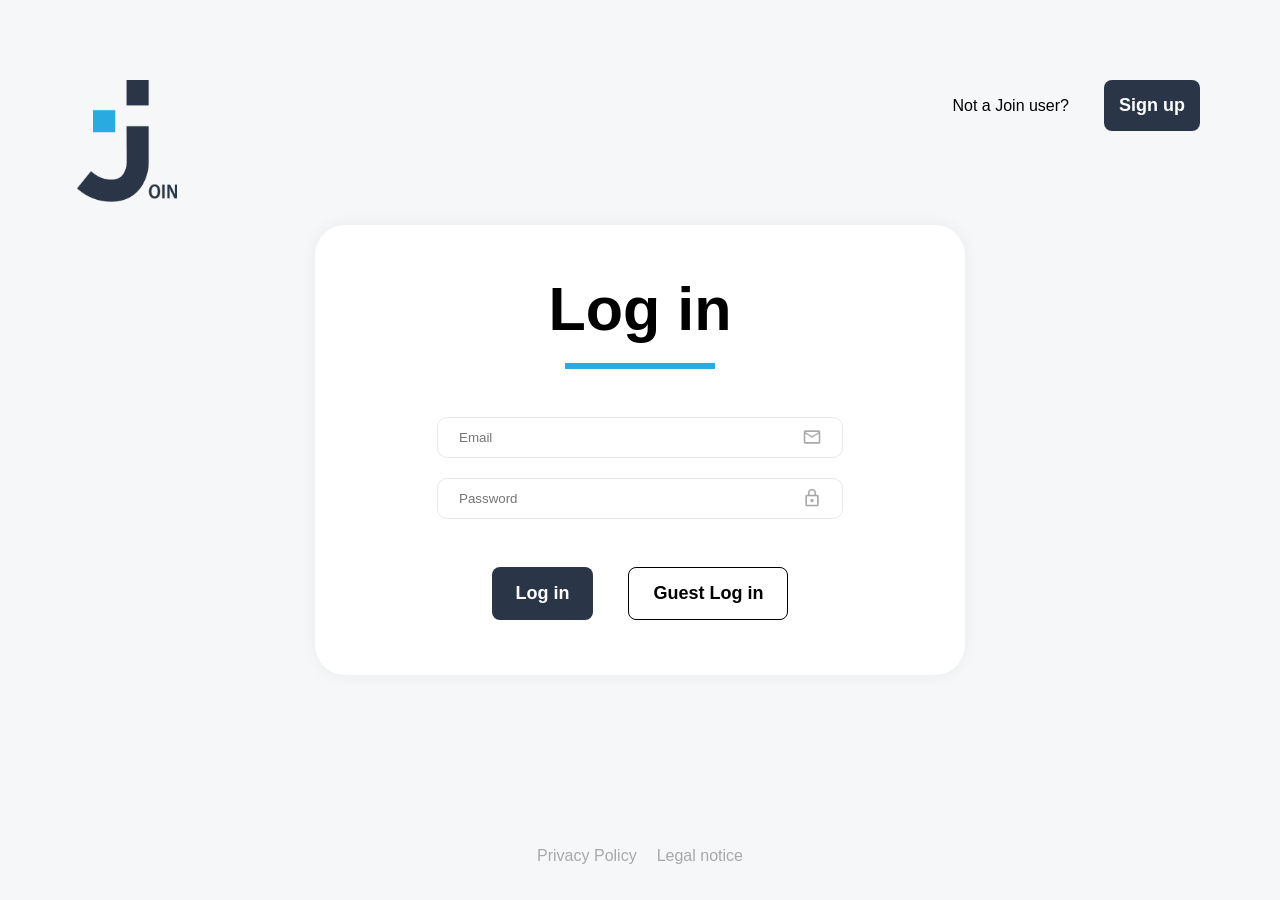
==== login.html @ 7c321c9b "add login_resp.css, fix design of mobile version," ====
<!DOCTYPE html>
<html lang="en">
<head>
    <meta charset="UTF-8">
    <meta name="viewport" content="width=device-width, initial-scale=1.0">
    <title>Document</title>
    <link rel="stylesheet" href="styles/login.css">
    <link rel="stylesheet" href="style.css">
    <link rel="stylesheet" href="styles/login_resp.css">
</head>
<body class="login-body">

    
    <header class="login-header"></header>
    

    <div class="intro-overlay" id="introOverlay"></div>

    <div class="logo-container" id="logo-container">
        <img src="assets/icons/main_logo_light.png" alt="Join Logo" class="main-logo-mobile">
        <img src="assets/icons/main_logo_dark.png" class="main-logo" alt="Join Logo">
    </div>
   
    <div class="container-login-form">
        <form class="login-form" novalidate onsubmit="loginSubmit(event)">
            <section id="container-heading-and-underline" class="container-heading-and-underline">
                <h2 class="login-heading">Log in</h2>
                <div class="underline-login-heading"></div>
            </section>
            <section id="container-login-inputs" class="container-login-inputs">
                <div class="input-wrapper">
                    <input type="email" class="inputs-login" id="email-input-login" oninput="hideErrorOnInput()" placeholder="Email" required>
                    <img src="../assets/icons/mail.png" class="input-icon" alt="Mail Icon">
                </div>

                <div class="input-wrapper">
                    <input type="password" class="inputs-login" id="password-input-login" oninput="hideErrorOnInput()" placeholder="Password" required>
                    <img id="input-password-img" src="../assets/icons/lock.png" class="input-icon" alt="Lock Icon">
                </div>
                <div id="container-error-message" class="container-error-message d-none">
                    <p id="email-error" class="error-message">Check your email and password. Please try again.</p>
                </div>
            </section>
            <section id="container-login-buttons" class="container-login-buttons">
                <button type="submit" class="buttons-login dark-button" id="login">Log in</button>
                <button type="button" onclick="guestLogin ()" class="buttons-login bright-login-button" id="guest-login">Guest Log in</button>
            </section>
        </form>
    </div>
    <section id="container-signup-and-privacy-policy" class="container-signup-and-privacy-policy">
        <div id="signup-content" class="signup-content">
            <p>Not a Join user?</p>
            <a href="./sign_up.html"><button id="signup-button" class="signup-button dark-button">Sign up</button></a>
        </div>

        <div id="privacy-policy" class="privacy-policy-and-legal-notice-links-container">
            <a onclick="noLoginToShow()" id="privacy-policy-link" class="privacy-and-legal-links" href="index.html?page=privacy">Privacy Policy</a>
            <a id="legal-notice-link" class="privacy-and-legal-links" href="index.html?page=legal">Legal notice</a>
        </div>
    </section>    

</body>
    <script src="scripts/login.js"></script>
    <script src="script.js"></script>
</html>
---- styles/login.css ----
.login-body {
  min-height: 100vh;
  background-color: #f6f7f8;
  display: flex;
  flex-direction: column;
  align-items: center;
  justify-content: space-between;
  width: 100%;
}

.login-header {
  height: 55px;
}

.container-login-form {
  display: flex;
  align-items: center;
  justify-content: center;
  height: 100%;
  width: 100%;
}

.login-form {
  display: flex;
  flex-direction: column;
  align-items: center;
  width: 650px;
  height: 450px;
  background-color: white;
  padding: 48px 115px;
  gap: 32px;
  border-radius: 30px;
  box-shadow: 0 0 14px 3px rgba(0, 0, 0, 0.04);
}

.container-signup-and-privacy-policy {
  margin-bottom: 35px;
}

.login-heading {
  font-size: 61px;
  font-weight: 700;
  font-style: bold;
  line-height: 120%;
  letter-spacing: 0%;
}

.underline-login-heading {
  height: 0px;
  width: 150px;
  border: solid 3px #29abe2;
}

.container-heading-and-underline {
  display: flex;
  flex-direction: column;
  align-items: center;
  gap: 16px;
}

.inputs-login {
  width: 100%;
  border-radius: 10px;
  padding: 12px 45px 12px 21px;
  border: solid 1px rgb(232, 232, 232);
  outline: none;
  box-shadow: none;
  appearance: none;
}

.input-wrapper {
  position: relative;
  width: 100%;
  display: flex;
  align-items: center;
}

.input-icon {
  position: absolute;
  right: 21px;
  width: 20px;
  height: auto;
  pointer-events: none;
}

.inputs-login:-webkit-autofill {
  -webkit-box-shadow: 0 0 0 48px white inset !important;
  -webkit-text-fill-color: black !important;
  transition: background-color 5000s ease-in-out 0s;
}

.inputs-login:valid {
  background-color: rgba(0, 0, 0, 0);
}

.inputs-login:invalid:not(:placeholder-shown) {
  border: solid 1px #e60026;
}

.inputs-login:focus {
  border: solid 1px #29abe2;
}

.container-login-inputs {
  width: 422px;
  display: flex;
  flex-direction: column;
  align-items: center;
  gap: 20px;
  padding: 16px 8px;
}

.buttons-login {
  padding: 15px 24px;
  border-radius: 8px;
  cursor: pointer;
  font-size: 18px;
  font-weight: bold;
}

.dark-button {
  background-color: #2a3647;
  border: none;
  color: white;
  transition: background-color 100ms ease-in-out;
}

.dark-button:hover {
  background-color: #29abe2;
  box-shadow: 0 4px 4px rgba(0, 0, 0, 0.25);
}

.dark-button:active {
  background-color: #091931;
}

.bright-login-button {
  background-color: white;
  border: solid 1px black;
}

.bright-login-button:hover {
  border: solid 2px #29abe2;
  padding: 14px 23px;
  color: #29abe2;
  box-shadow: 0 4px 4px rgba(0, 0, 0, 0.25);
}

.bright-login-button:active {
  border: solid 1px #091931;
  color: #091931;
  padding: 15px 24px;
}

.container-login-buttons {
  display: flex;
  gap: 35px;
  background-color: white;
}

.container-error-message {
  width: 100%;
  display: flex;
  justify-content: flex-start;
  padding-left: 8px;
  background-color: white;
  margin-top: -10px;
}

.error-message {
  color: #e60026;
  font-size: 16px;
  background-color: white;
}

.d-none {
  display: none;
}

.button-margin-top-if-error {
  margin-top: -28px;
}

.signup-button {
  padding: 15px 15px;
  border-radius: 8px;
  cursor: pointer;
  font-size: 18px;
  font-weight: bold;
}

.signup-content {
  display: flex;
  gap: 35px;
  align-items: center;
  position: fixed;
  top: 80px;
  right: 80px;
}

.privacy-policy-and-legal-notice-links-container {
  display: flex;
  gap: 20px;
}

.privacy-and-legal-links {
  color: #a8a8a8;
  font-size: 16px;
  font-weight: 400;
  line-height: 120%;
  letter-spacing: 0%;
  transition: color;
}

.privacy-and-legal-links:hover {
  color: #29abe2;
  text-shadow: 0 0 1px #29abe2;
}

.intro-overlay {
  position: fixed;
  top: 0;
  left: 0;
  width: 100vw;
  height: 100vh;
  background-color: #f6f7f8;
  z-index: 9998;
  animation: fadeOutOverlay 800ms ease-in-out 700ms forwards;
}

.logo-container {
  position: fixed;
  z-index: 9999;
  top: 50%;
  left: 50%;
  transform: translate(-50%, -50%);
  width: 274px;
  animation: glideAndShrinkSpecific 500ms ease-in-out 600ms forwards;
}

.main-logo {
  width: 100%;
  height: auto;
  position: relative;
  z-index: 1;
}

.main-logo-mobile {
  position: absolute;
  top: 0;
  left: 0;
  width: 100%;
  height: 100%;
  z-index: 2;
  opacity: 0;
  visibility: hidden;
}

.cursor-pointer {
  pointer-events: auto !important;
  cursor: pointer !important;
}

/* Intro Overlay Animation */

@keyframes glideAndShrinkSpecific {
  0% {
    top: 50%;
    left: 50%;
    transform: translate(-50%, -50%);
    width: 274px;
  }
  100% {
    top: 80px;
    left: 77px;
    transform: translate(0, 0);
    width: 100px;
  }
}

@keyframes fadeOutOverlay {
  0% {
    opacity: 1;
  }
  90% {
    opacity: 0;
  }
  100% {
    opacity: 0;
    visibility: hidden;
    pointer-events: none;
  }
}

@keyframes crossfadeOut {
  0% {
    opacity: 1;
  }
  100% {
    opacity: 0;
    visibility: hidden;
  }
}
---- style.css ----
* {
  box-sizing: border-box;
  margin: 0px;
  padding: 0px;
  font-family: "Inter", sans-serif;
}

:root {
  --bg-color: #F6F7F8;
  --logo-dark-blue: rgba(42, 54, 71, 1);
  --logo-light-blue: rgba(41, 171, 226, 1);
  --light-gray: #D1D1D1;
  --white: #FFFFFF;
  --red: #E60026;
}

html,
body {
  background-color: var(--bg-color);
}

a {
  text-decoration: none;
}

a{
    text-decoration: none;
    cursor: pointer;
}
---- styles/login_resp.css ----
@media (max-width: 744px) {
  .intro-overlay {
    position: fixed;
    top: 0;
    left: 0;
    width: 100vw;
    height: 100vh;
    background-color: #2a3647;
    z-index: 9998;
    animation: fadeOutOverlay 600ms ease-in-out 700ms forwards;
  }

  .main-logo-mobile {
    opacity: 1;
    visibility: visible;
    animation: crossfadeOut 400ms ease-in-out 600ms forwards;
  }

  .logo-container {
    width: 100px;
  }

  .signup-content {
    top: auto;
    right: auto;
    bottom: 50px;
    left: 50%;
    transform: translate(-50%, -50%);
    width: max-content;
  }

  .login-form {
    width: 100%;
    max-width: 650px;
    height: auto;
    padding: 32px 16px;
  }

  .container-login-form {
    padding: 16px;
  }

  .container-login-inputs {
    width: 100%;
    max-width: 422px;
  }

  .login-heading {
    font-size: 47px;
  }

  .underline-login-heading {
    width: 88px;
  }

  .container-login-buttons {
    flex-direction: column;
    gap: 21px;
  }

  .buttons-login {
    width: 180px;
    height: 52px;
    padding: 4px;
    font-size: 16px;
  }

  .signup-button {
    width: 104px;
    padding: 15px 16px;
    font-size: 16px;
  }

  .container-signup-and-privacy-policy {
    display: flex;
    flex-direction: column;
    align-items: center;
    justify-content: center;
    width: 100%;
    gap: 30px;
    margin-bottom: 30px;
  }

  .signup-content {
    position: unset;
    transform: none;
  }

  .login-header {
    height: 115px;
  }

  .privacy-policy-and-legal-notice-links-container {
    position: unset;
    transform: none;
  }

  @keyframes glideAndShrinkSpecific {
    0% {
      top: 50%;
      left: 50%;
      transform: translate(-50%, -50%);
      width: 100px;
    }
    100% {
      top: 37px;
      left: 38px;
      transform: translate(0, 0);
      width: 64px;
      height: 78px;
    }
  }
}
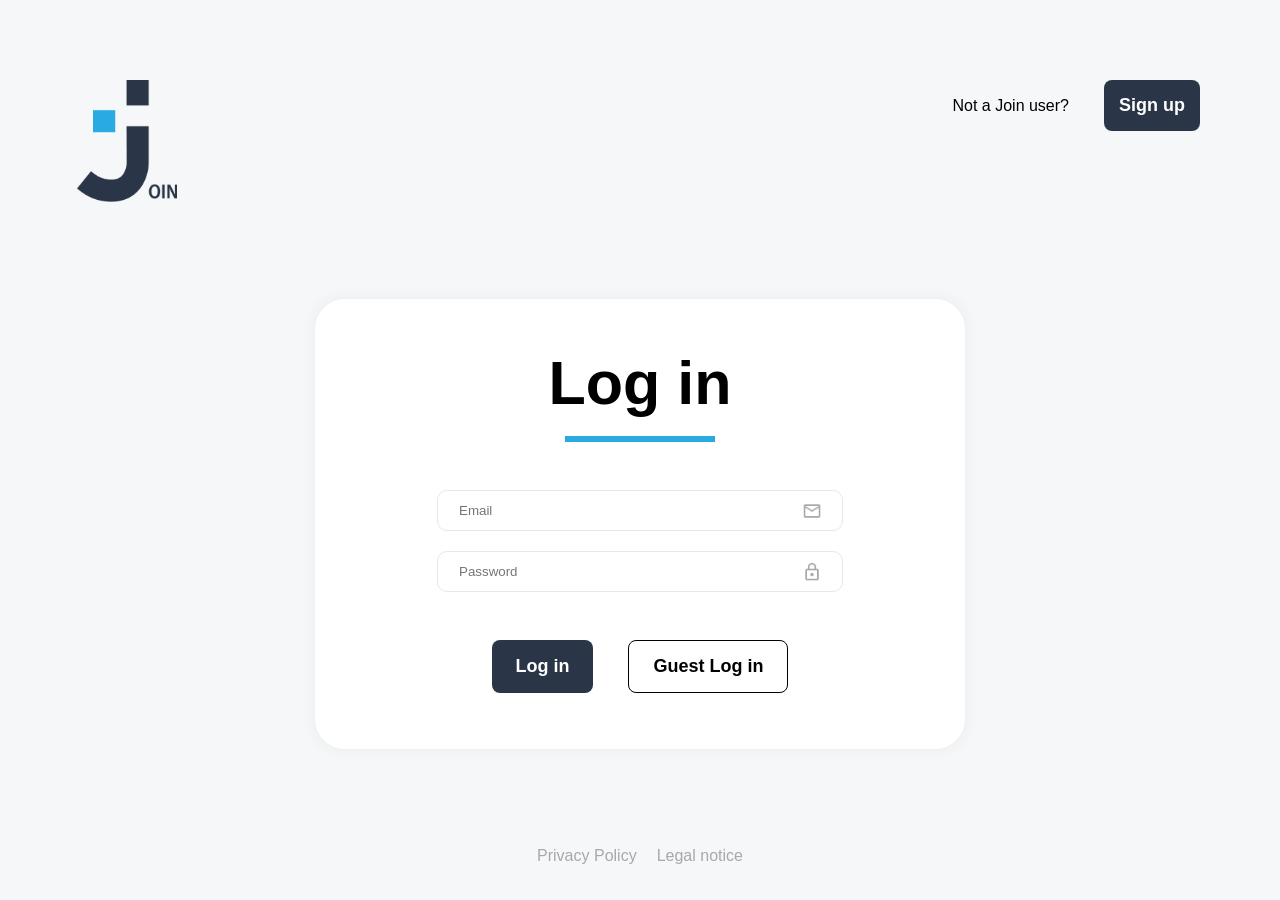
==== commit 7317ed80: "fix mobile design of login and board add close addTask dialog button" ====
--- a/login.html
+++ b/login.html
@@ -1,67 +1,67 @@
 <!DOCTYPE html>
 <html lang="en">
-<head>
-    <meta charset="UTF-8">
-    <meta name="viewport" content="width=device-width, initial-scale=1.0">
-    <title>Document</title>
-    <link rel="stylesheet" href="styles/login.css">
-    <link rel="stylesheet" href="style.css">
-    <link rel="stylesheet" href="styles/login_resp.css">
-</head>
-<body class="login-body">
+    <head>
+        <meta charset="UTF-8">
+        <meta name="viewport" content="width=device-width, initial-scale=1.0">
+        <link rel="icon" type="image/png" href="./assets/icons/favicon.png" />
+        <title>Join Kanban</title>
+        <link rel="stylesheet" href="styles/login.css">
+        <link rel="stylesheet" href="style.css">
+        <link rel="stylesheet" href="styles/login_resp.css">
+    </head>
+    <body class="login-body" onload="getUserData()">
+        <header class="login-header">
+            <img src="assets/icons/main_logo_dark.png" class="static-header-logo" alt="Join Logo">
+            <div id="signup-content-header" class="signup-content desktop-only">
+                <p>Not a Join user?</p>
+                <a href="sign_up.html"><button class="signup-button dark-button">Sign up</button></a>
+            </div>
+        </header>
+        <div class="intro-overlay" id="introOverlay">
+        </div>
+        <div class="logo-container" id="logo-container">
+            <img src="assets/icons/main_logo_light.png" alt="Join Logo" class="main-logo-mobile">
+            <img src="assets/icons/main_logo_dark.png" class="main-logo" alt="Join Logo">
+        </div>
+        <div class="container-login-form">
+            <form class="login-form" novalidate onsubmit="loginSubmit(event)">
+                <section id="container-heading-and-underline" class="container-heading-and-underline">
+                    <h2 class="login-heading">Log in</h2>
+                    <div class="underline-login-heading"></div>
+                </section>
+                <section id="container-login-inputs" class="container-login-inputs">
+                    <div class="input-wrapper">
+                        <input type="email" class="inputs-login" id="email-input-login" oninput="hideErrorOnInput()" placeholder="Email" required>
+                        <img src="assets/icons/mail.png" class="input-icon" alt="Mail Icon">
+                    </div>
+                    <div class="input-wrapper">
+                        <input type="password" class="inputs-login" id="password-input-login" oninput="hideErrorOnInput()" placeholder="Password" required>
+                        <img id="input-password-img" src="assets/icons/lock.png" class="input-icon" alt="Lock Icon">
+                    </div>
+                    <div id="container-error-message" class="container-error-message d-none">
+                        <p id="email-error" class="error-message">Check your email and password. Please try again.</p>
+                    </div>
+                </section>
+                <section id="container-login-buttons" class="container-login-buttons">
+                    <button type="submit" class="buttons-login dark-button" id="login">Log in</button>
+                    <button type="button" onclick="guestLogin ()" class="buttons-login bright-login-button" id="guest-login">Guest Log in</button>
+                </section>
+            </form>
+        </div>
+        <section id="container-signup-and-privacy-policy" class="container-signup-and-privacy-policy">
+            <div id="signup-content-mobile" class="signup-content mobile-only">
+                <p>Not a Join user?</p>
+                <a href="sign_up.html"><button class="signup-button dark-button">Sign up</button></a>
+            </div>
 
-    
-    <header class="login-header"></header>
-    
-
-    <div class="intro-overlay" id="introOverlay"></div>
-
-    <div class="logo-container" id="logo-container">
-        <img src="assets/icons/main_logo_light.png" alt="Join Logo" class="main-logo-mobile">
-        <img src="assets/icons/main_logo_dark.png" class="main-logo" alt="Join Logo">
-    </div>
-   
-    <div class="container-login-form">
-        <form class="login-form" novalidate onsubmit="loginSubmit(event)">
-            <section id="container-heading-and-underline" class="container-heading-and-underline">
-                <h2 class="login-heading">Log in</h2>
-                <div class="underline-login-heading"></div>
-            </section>
-            <section id="container-login-inputs" class="container-login-inputs">
-                <div class="input-wrapper">
-                    <input type="email" class="inputs-login" id="email-input-login" oninput="hideErrorOnInput()" placeholder="Email" required>
-                    <img src="../assets/icons/mail.png" class="input-icon" alt="Mail Icon">
-                </div>
-
-                <div class="input-wrapper">
-                    <input type="password" class="inputs-login" id="password-input-login" oninput="hideErrorOnInput()" placeholder="Password" required>
-                    <img id="input-password-img" src="../assets/icons/lock.png" class="input-icon" alt="Lock Icon">
-                </div>
-                <div id="container-error-message" class="container-error-message d-none">
-                    <p id="email-error" class="error-message">Check your email and password. Please try again.</p>
-                </div>
-            </section>
-            <section id="container-login-buttons" class="container-login-buttons">
-                <button type="submit" class="buttons-login dark-button" id="login">Log in</button>
-                <button type="button" onclick="guestLogin ()" class="buttons-login bright-login-button" id="guest-login">Guest Log in</button>
-            </section>
-        </form>
-    </div>
-    <section id="container-signup-and-privacy-policy" class="container-signup-and-privacy-policy">
-        <div id="signup-content" class="signup-content">
-            <p>Not a Join user?</p>
-            <a href="./sign_up.html"><button id="signup-button" class="signup-button dark-button">Sign up</button></a>
-        </div>
-
-        <div id="privacy-policy" class="privacy-policy-and-legal-notice-links-container">
-            <a onclick="noLoginToShow()" id="privacy-policy-link" class="privacy-and-legal-links" href="index.html?page=privacy">Privacy Policy</a>
-            <a id="legal-notice-link" class="privacy-and-legal-links" href="index.html?page=legal">Legal notice</a>
-        </div>
-    </section>    
-
-</body>
-    <script src="scripts/login.js"></script>
-    <script src="script.js"></script>
+            <div id="privacy-policy" class="privacy-policy-and-legal-notice-links-container">
+                <a onclick="noLoginToShow()" id="privacy-policy-link" class="privacy-and-legal-links" href="index.html?page=privacy">Privacy Policy</a>
+                <a id="legal-notice-link" class="privacy-and-legal-links" href="index.html?page=legal">Legal notice</a>
+            </div>
+        </section>
+    </body>
+    <script src="scripts/login.js" defer></script>
+    <script src="script.js" defer></script>
 </html>
 
 
--- a/styles/login.css
+++ b/styles/login.css
@@ -6,11 +6,13 @@
   align-items: center;
   justify-content: space-between;
   width: 100%;
-}
-
-.login-header {
+  max-width: 1440px;
+  gap: 16px;
+}
+
+/* .login-header {
   height: 55px;
-}
+} */
 
 .container-login-form {
   display: flex;
@@ -174,7 +176,7 @@
 }
 
 .d-none {
-  display: none;
+  display: none !important;
 }
 
 .button-margin-top-if-error {
@@ -187,15 +189,6 @@
   cursor: pointer;
   font-size: 18px;
   font-weight: bold;
-}
-
-.signup-content {
-  display: flex;
-  gap: 35px;
-  align-items: center;
-  position: fixed;
-  top: 80px;
-  right: 80px;
 }
 
 .privacy-policy-and-legal-notice-links-container {
@@ -229,13 +222,15 @@
 }
 
 .logo-container {
-  position: fixed;
+  position: absolute;
   z-index: 9999;
   top: 50%;
   left: 50%;
   transform: translate(-50%, -50%);
   width: 274px;
-  animation: glideAndShrinkSpecific 500ms ease-in-out 600ms forwards;
+  animation: 
+    glideAndShrinkSpecific 500ms ease-in-out 600ms forwards,
+    hideDynamicLogo 10ms forwards 1400ms; 
 }
 
 .main-logo {
@@ -301,3 +296,62 @@
     visibility: hidden;
   }
 }
+
+@keyframes showStaticLogo {
+  100% {
+    opacity: 1;
+  }
+}
+
+@keyframes hideDynamicLogo {
+  100% {
+    opacity: 0;
+    visibility: hidden;
+    pointer-events: none;
+  }
+}
+
+
+/* Optimized Header for Flex Layout */
+.login-header {
+  width: 100%;
+  display: flex;
+  justify-content: space-between;
+  align-items: flex-start;
+  padding: 80px 80px 0 77px; 
+  height: auto;
+}
+
+/* Base style for signup content (no fixed/absolute) */
+.signup-content {
+  display: flex;
+  gap: 35px;
+  align-items: center;
+}
+
+/* Visibility Toggle */
+.mobile-only {
+  display: none;
+}
+
+/* Static Logo placement in header */
+.static-header-logo {
+  width: 100px;
+  height: auto;
+  opacity: 0; 
+  animation: showStaticLogo 10ms forwards 1100ms; 
+}
+
+/* Responsive Handling */
+@media (max-width: 800px) {
+ 
+}
+
+/* Ensure container-signup-and-privacy-policy centers the mobile content */
+.container-signup-and-privacy-policy {
+  display: flex;
+  flex-direction: column;
+  align-items: center;
+  width: 100%;
+  margin-bottom: 35px;
+}
--- a/style.css
+++ b/style.css
@@ -10,6 +10,7 @@
   --logo-dark-blue: rgba(42, 54, 71, 1);
   --logo-light-blue: rgba(41, 171, 226, 1);
   --light-gray: #D1D1D1;
+  --black: #000000;
   --white: #FFFFFF;
   --red: #E60026;
 }
@@ -19,10 +20,6 @@
   background-color: var(--bg-color);
 }
 
-a {
-  text-decoration: none;
-}
-
 a{
     text-decoration: none;
     cursor: pointer;
--- a/styles/login_resp.css
+++ b/styles/login_resp.css
@@ -37,7 +37,7 @@
   }
 
   .container-login-form {
-    padding: 16px;
+    padding: 0px 16px;
   }
 
   .container-login-inputs {
@@ -88,11 +88,25 @@
 
   .login-header {
     height: 115px;
+    padding: 36px 0 0 38px;
+  }
+
+  .static-header-logo {
+    width: 64px;
   }
 
   .privacy-policy-and-legal-notice-links-container {
     position: unset;
     transform: none;
+  }
+
+  .desktop-only {
+    display: none;
+  }
+
+  .mobile-only {
+    display: flex;
+    justify-content: center;
   }
 
   @keyframes glideAndShrinkSpecific {
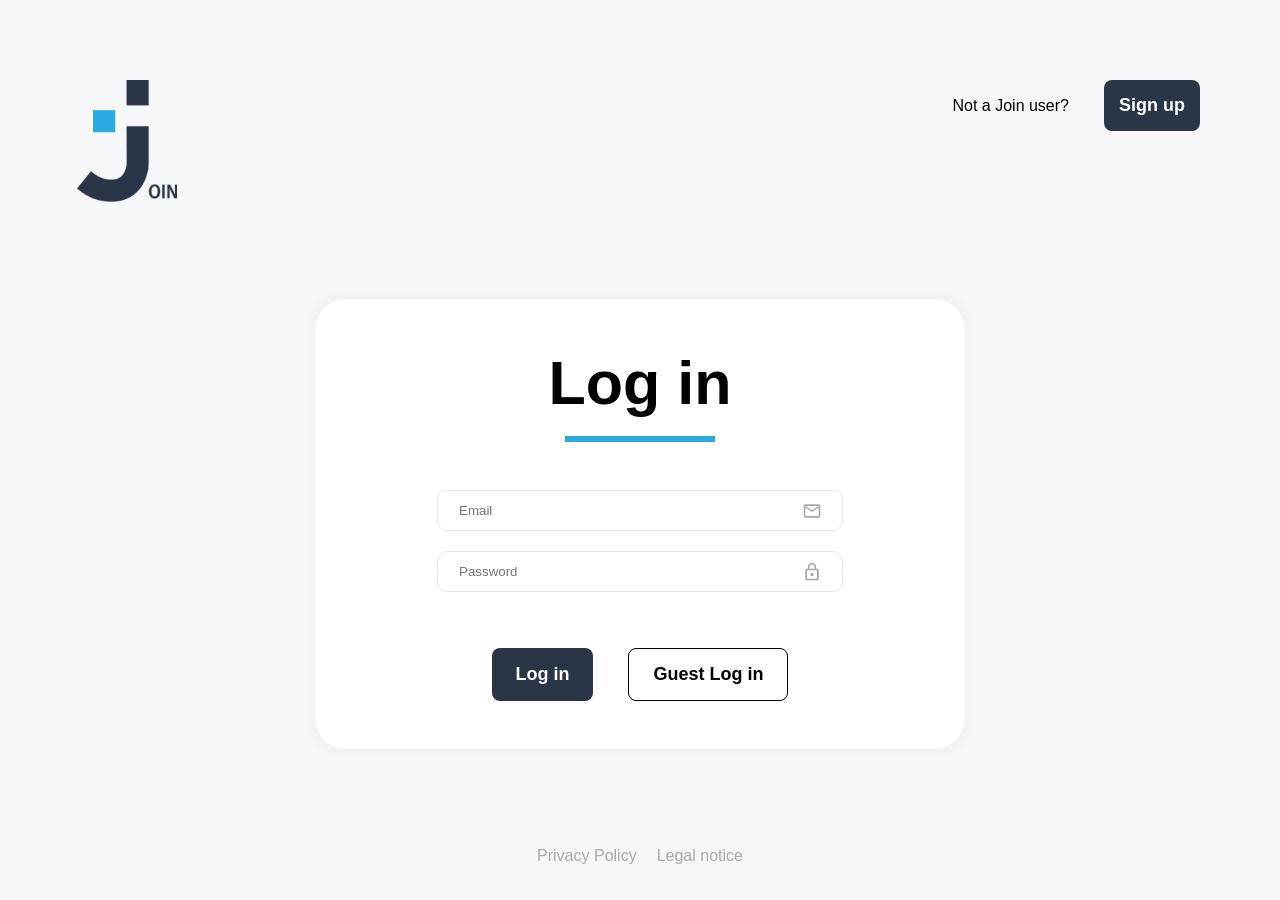
==== commit 4513dea5: "fix login form in mobil version height 610px" ====
--- a/login.html
+++ b/login.html
@@ -38,13 +38,13 @@
                         <input type="password" class="inputs-login" id="password-input-login" oninput="hideErrorOnInput()" placeholder="Password" required>
                         <img id="input-password-img" src="assets/icons/lock.png" class="input-icon" alt="Lock Icon">
                     </div>
-                    <div id="container-error-message" class="container-error-message d-none">
+                    <div id="container-error-message" class="container-error-message  d-none">
                         <p id="email-error" class="error-message">Check your email and password. Please try again.</p>
                     </div>
                 </section>
                 <section id="container-login-buttons" class="container-login-buttons">
                     <button type="submit" class="buttons-login dark-button" id="login">Log in</button>
-                    <button type="button" onclick="guestLogin ()" class="buttons-login bright-login-button" id="guest-login">Guest Log in</button>
+                    <button type="button" onclick="guestLogin()" class="buttons-login bright-login-button" id="guest-login">Guest Log in</button>
                 </section>
             </form>
         </div>
--- a/styles/login.css
+++ b/styles/login.css
@@ -8,11 +8,11 @@
   width: 100%;
   max-width: 1440px;
   gap: 16px;
-}
-
-/* .login-header {
-  height: 55px;
-} */
+  margin-left: auto;
+  margin-right: auto;
+  position: relative;
+}
+
 
 .container-login-form {
   display: flex;
@@ -109,7 +109,7 @@
   flex-direction: column;
   align-items: center;
   gap: 20px;
-  padding: 16px 8px;
+  padding: 16px 8px 24px;
 }
 
 .buttons-login {
@@ -143,7 +143,7 @@
 
 .bright-login-button:hover {
   border: solid 2px #29abe2;
-  padding: 14px 23px;
+  padding: 0px 23px;
   color: #29abe2;
   box-shadow: 0 4px 4px rgba(0, 0, 0, 0.25);
 }
@@ -167,6 +167,7 @@
   padding-left: 8px;
   background-color: white;
   margin-top: -10px;
+  height: 16px;
 }
 
 .error-message {
@@ -311,8 +312,6 @@
   }
 }
 
-
-/* Optimized Header for Flex Layout */
 .login-header {
   width: 100%;
   display: flex;
@@ -322,19 +321,16 @@
   height: auto;
 }
 
-/* Base style for signup content (no fixed/absolute) */
 .signup-content {
   display: flex;
   gap: 35px;
   align-items: center;
 }
 
-/* Visibility Toggle */
 .mobile-only {
   display: none;
 }
 
-/* Static Logo placement in header */
 .static-header-logo {
   width: 100px;
   height: auto;
@@ -342,12 +338,6 @@
   animation: showStaticLogo 10ms forwards 1100ms; 
 }
 
-/* Responsive Handling */
-@media (max-width: 800px) {
- 
-}
-
-/* Ensure container-signup-and-privacy-policy centers the mobile content */
 .container-signup-and-privacy-policy {
   display: flex;
   flex-direction: column;
--- a/styles/login_resp.css
+++ b/styles/login_resp.css
@@ -125,3 +125,46 @@
     }
   }
 }
+
+@media (max-height: 720px) {
+  .container-login-inputs {
+    gap: 8px;
+    padding: 0px 8px 24px;
+  }
+
+  .container-login-buttons {
+    gap: 8px;
+  }
+
+  .login-heading {
+    font-size: 40px;
+  }
+
+  .login-form {
+    padding: 8px;
+  }
+
+  .buttons-login {
+    width: 180px;
+    height: 40px;
+    padding: 4px;
+    font-size: 16px;
+  }
+
+  .signup-button {
+    padding: 13px 16px;
+  }
+
+  .bright-login-button:hover {
+    padding: 0px 23px;
+  }
+
+  .error-message {
+    margin-top: 4px;
+}
+
+    .container-signup-and-privacy-policy {
+        gap: 16px;
+        margin-bottom: 30px;
+    }
+}
